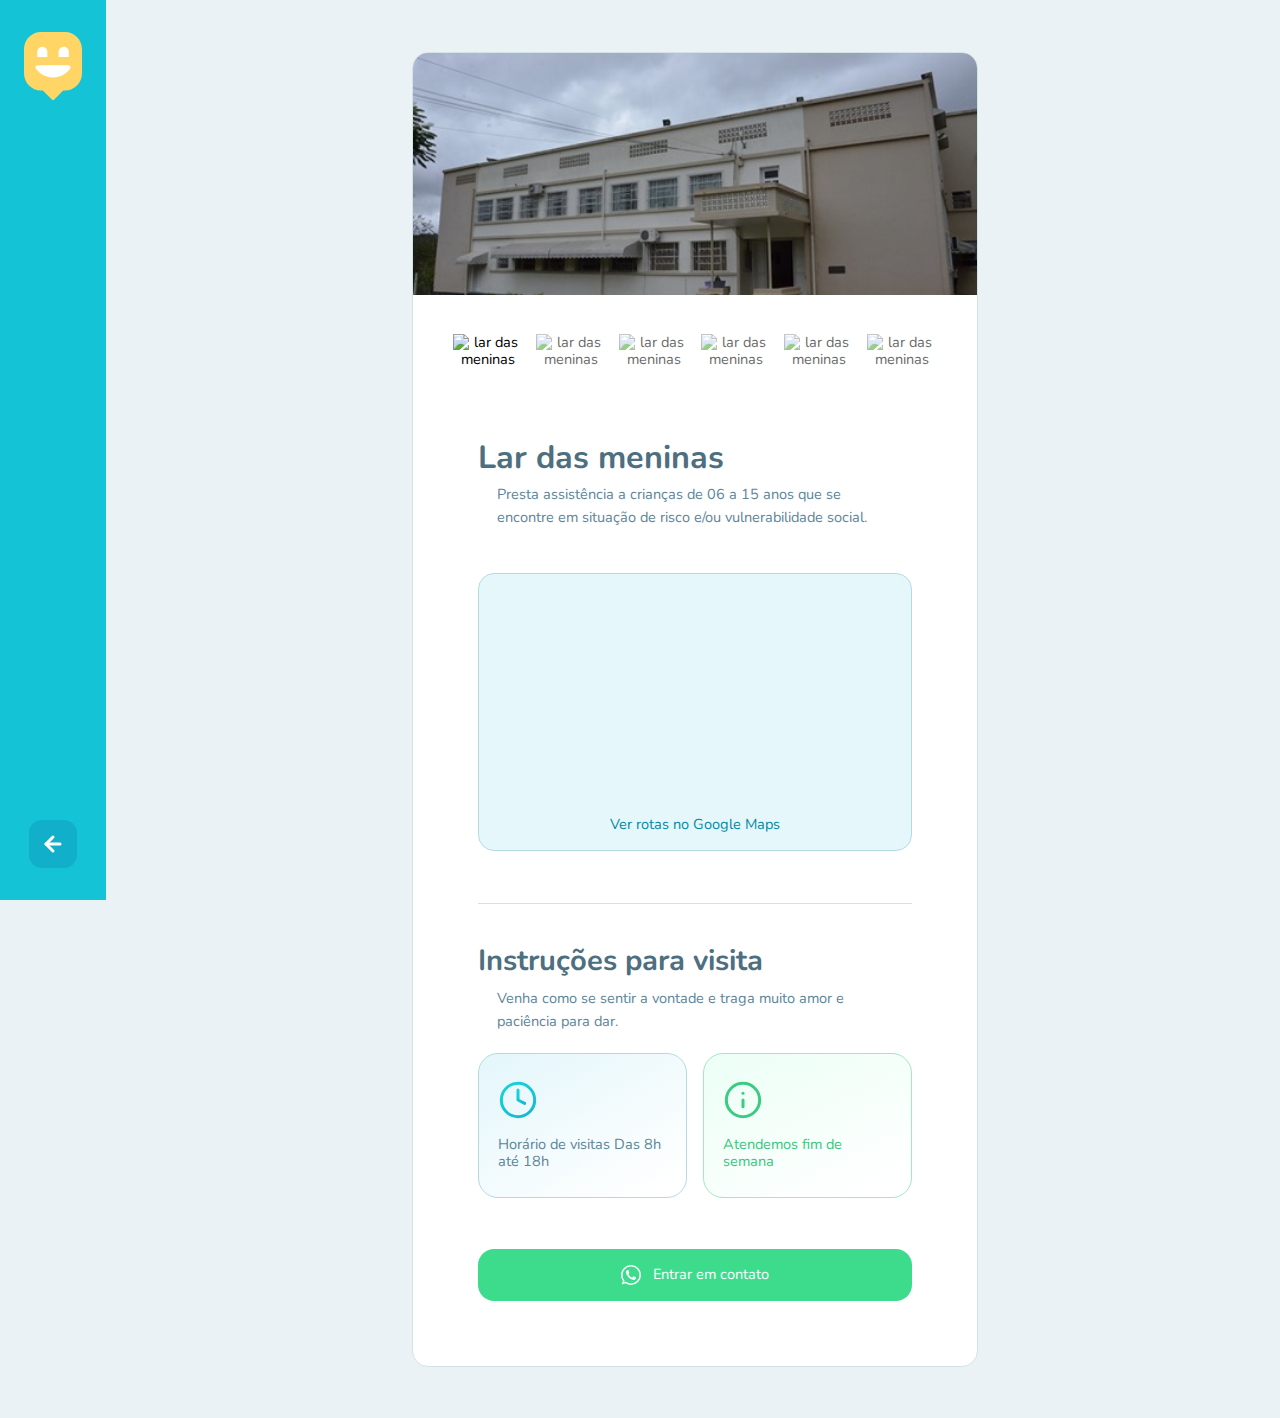
==== orphanage.html @ 932d9fba "Tela de orfanatos/detalhes finalizada" ====
<!--
-->
<!DOCTYPE html>
<html lang="pt_BR">
  <head>
    <meta charset="UTF-8" />
    <meta name="viewport" content="width=device-width, initial-scale=1.0" />
    <title>Lar das meninas | Happy</title>
    <link
      rel="stylesheet"
      href="https://unpkg.com/leaflet@1.7.1/dist/leaflet.css"
      integrity="sha512-xodZBNTC5n17Xt2atTPuE1HxjVMSvLVW9ocqUKLsCC5CXdbqCmblAshOMAS6/keqq/sMZMZ19scR4PsZChSR7A=="
      crossorigin=""
    />

    <!-- Make sure you put this AFTER Leaflet's CSS -->
    <script
      src="https://unpkg.com/leaflet@1.7.1/dist/leaflet.js"
      integrity="sha512-XQoYMqMTK8LvdxXYG3nZ448hOEQiglfqkJs1NOQV44cWnUrBc8PkAOcXy20w0vlaXaVUearIOBhiXZ5V3ynxwA=="
      crossorigin=""
    ></script>

    <link rel="icon" href="./public/images/logo-icon.png" />
    <link rel="stylesheet" href="./public/css/main.css" />
    <link
      href="https://fonts.googleapis.com/css2?family=Nunito:wght@400;600;800&display=swap"
      rel="stylesheet"
    />
    <link rel="stylesheet" href="./public/css/page-orphanage.css" />
    <link rel="stylesheet" href="./public/css/animations.css" />
  </head>
  <body>
    <div id="page-orphanage">
      <aside class="animate-right sidebar">
        <img src="./public/images/map-marker.svg" alt="Happy">

        <footer>
          <button onClick="history.back()">
            <img src="./public/images/arrow-back.svg" alt="Voltar">
          </button>
        </footer>

      </aside>

      <main class="animate-appear width-sidebar">
        <div class="orphanage-details">
          <img src="./public/images/home.jpg" alt="lar das meninas" />

          <div class="images">
            <button onClick="selectImage(event)" class="active" type="button">
              <img src="https://source.unsplash.com/random?id=1" alt="lar das meninas" />
            </button>

            <button onClick="selectImage(event)" type="button">
              <img src="https://source.unsplash.com/random?id=2" alt="lar das meninas" />
            </button>

            <button onClick="selectImage(event)" type="button">
              <img src="https://source.unsplash.com/random?id=3" alt="lar das meninas" />
            </button>

            <button onClick="selectImage(event)" type="button">
              <img src="https://source.unsplash.com/random?id=4" alt="lar das meninas" />
            </button>

            <button onClick="selectImage(event)" type="button">
              <img src="https://source.unsplash.com/random?id=5" alt="lar das meninas" />
            </button>

            <button onClick="selectImage(event)" type="button">
              <img src="https://source.unsplash.com/random?id=6" alt="lar das meninas" />
            </button>
          </div>

          <div class="orphanage-details-content">
            <h1>Lar das meninas</h1> 
            <p>
              Presta assistência a crianças de 06 a 15 anos que se encontre em
              situação de risco e/ou vulnerabilidade social.
            </p>
            <div class="map-container">
              <div id="mapid"></div>
              <footer>
                <a href="">Ver rotas no Google Maps</a>
              </footer>
            </div>

            <hr>
            <h2>Instruções para visita</h2>

            <p>Venha como se sentir a vontade e traga muito amor e paciência para dar.</p>

            <div class="open-details">
              <div class="hour">
                <img src="./public/images/clock.svg" alt="Horários">

                Horário de visitas Das 8h até 18h

              </div>
              <div class="open-on-weekends">
                <img src="./public/images/info.svg" alt="Informações">
                Atendemos fim de semana
              </div>

            </div>

            <button class="primary-button" type="button">
              <img src="./public/images/whatsapp.svg" alt="Chamar no WhatsApp">
              Entrar em contato
            </button>

          </div>
        </div>
      </main>
    </div>

    <script src="./public/scripts/page-orphanage.js"></script>
  </body>
</html>
---- public/css/main.css ----
/*

*/

* {
    margin: 0;
    padding: 0;
    box-sizing: border-box;
}

body {
    height: 100vh;
    color: white;
    background: #EBF2F5;
    
}

:root {
    font-size: 50.5%;
}

body, input, button, textarea {
    /*font-weight: 400;
    font-size: 18px;
    line-height: 1;
    font-family: 'Nunito', 'sans-serif'; */
    font: 400 1.8rem/1.2 'Nunito', sans-serif;
}
---- public/css/page-orphanage.css ----
#page-orphanage {
    display: flex;
    min-height: 100vh;
}


aside.sidebar {
    position: fixed;
    height: 100%;
    padding: 32px 24px; /*3.2rem 2.4rem; */
    background: #15C3D6;
    display: flex;
    flex-direction: column;
    justify-content: space-between;
    align-items: center;

}

aside.sidebar footer button {
    width: 48px;
    height: 48px;
    border: none;
    background: #12AFCB;
    border-radius: 1.6rem;
    cursor: pointer;
    display: flex;
    align-items: center;
    justify-content: center;
    transition: background-color 500ms;

}

aside.sidebar footer button:hover {
    background: #FFD666;
}

.width-sidebar {
    padding-left: 110px;
}

main {
    flex: 1;
}


/* DETAILS */

.orphanage-details {
    width: 70rem;
    margin: 6.4rem auto;
    background: white;

    border: 1px solid #D3E2E5;
    border-radius: 2rem;
    overflow: hidden;
}

.orphanage-details > img {
    width: 100%;
    height: 30rem;
    object-fit: cover; /*Aumentar o tamanho da imagem sem esticar*/
    
}

.images {
    display: grid;
    grid-template-columns: repeat(6, 1fr);
    column-gap: 1.6rem;
    margin: 16px 40px 0;
}

.images button {
    border: 0;
    background: none;
    height: 8.8rem;
    cursor: pointer;
    border-radius: 2rem;
    overflow: hidden;
    opacity: .6;
    transition: opacity 400ms;

}

.images button:hover, 
.images button.active {
    opacity: 1;

}

.images button img {
    width: 100%;
    height: 8.8rem;
    object-fit: cover;
}
/*orphanage-details-content*/

.orphanage-details-content {
    padding: 8rem;

}

.orphanage-details-content h2 {
    color: #4D6F80;
    font-size: 5rem;
    line-height: 1;
    margin-bottom: 0.8rem;
}

.orphanage-details-content p {
    line-height: 1.6;
    color: #5C8599;
    margin: 2.4rem;

}
/*MAP */
.map-container {
    margin-top: 5.4rem;
    background: #e6f7fb;
    border: 1px solid #b3dae2;
    border-radius: 2rem;

}

#mapid {
    width: 100%;
    height: 28rem;
}

.map-container footer {
    padding: 2rem 0;
    text-align: center;
}

.map-container footer a {
    color: #0089a5;
    text-decoration: none;

}


.map-container .leaflet-container {
    border-bottom: 1px solid #dde3f0;
    border-radius: 2rem;
}

.orphanage-details-content hr {
    width: 100%;
    height: 1px;
    border: 0;
    background: #d3e2e6;
    margin: 6.4rem 0;
}

.orphanage-details-content h1 {
    font-size: 4.0rem;
    line-height: 1.5rem;
    color: #4d6f80;

}

.orphanage-details-content h2 {
    font-size: 3.6rem;
    line-height: 1.5rem;
    color: #4d6f80;
}

.open-details {
    margin-top: 2.4rem;
    display: grid;
    grid-template-columns: 1fr 1fr;
    column-gap: 2rem;
}

.open-details div {
    padding: 3.2rem 2.4rem;

}

.open-details img {
    display: block;
    margin-bottom: 2rem;

}

.open-details .hour {

    background: linear-gradient(149.97deg, #E6F7FB 8.13%, #FFFFFF 92.67%);
    border: 1px solid #B3DAE2;
    border-radius: 20px;
    color: #5C8599;

}

.open-details .open-on-weekends {
    background: linear-gradient(154.16deg, #EDFFF6 7.85%, #FFFFFF 91.03%);
    /* Green Low */
    border: 1px solid #A1E9C5;
    border-radius: 20px;
    color: #37C77F;

}

.primary-button {
    margin-top: 6.4rem;
    width: 100%;
    height: 6.4rem;
    border: none;
    cursor: pointer;
    background: #3cdc8c;
    border-radius: 2rem;
    color: white;
    display: flex;
    align-items: center;
    justify-content: center;
    transition: background-color 400ms;
}

.primary-button:hover {
    background: #36cf82;
}

.primary-button img {
    margin-right: 1.6rem;
}
---- public/css/animations.css ----
/*Animações*/

@keyframes up {
    from  {
        opacity:  0;
        transform: translateY(16px);
    }
     to {
        opacity: 1;
        transform: translateY(0);
     }
}

@keyframes right {
    from {
        transform: translateX(-100%);
    }

    to {
        transform: translateX(0);

    }
}

@keyframes appear {
    from  {
        opacity: 0;

    } 
    to  {
        opacity: 1;

    }

}



.animate-up {
    animation-name: up;
    animation-duration: 300ms;
    animation-fill-mode: backwards;

}

.animate-right {
    animation-name: right;
    animation-duration: 300ms;

}

.animate-appear {
    animation-name: appear;
    animation-duration: 300ms;
    animation-fill-mode: backwards;

}
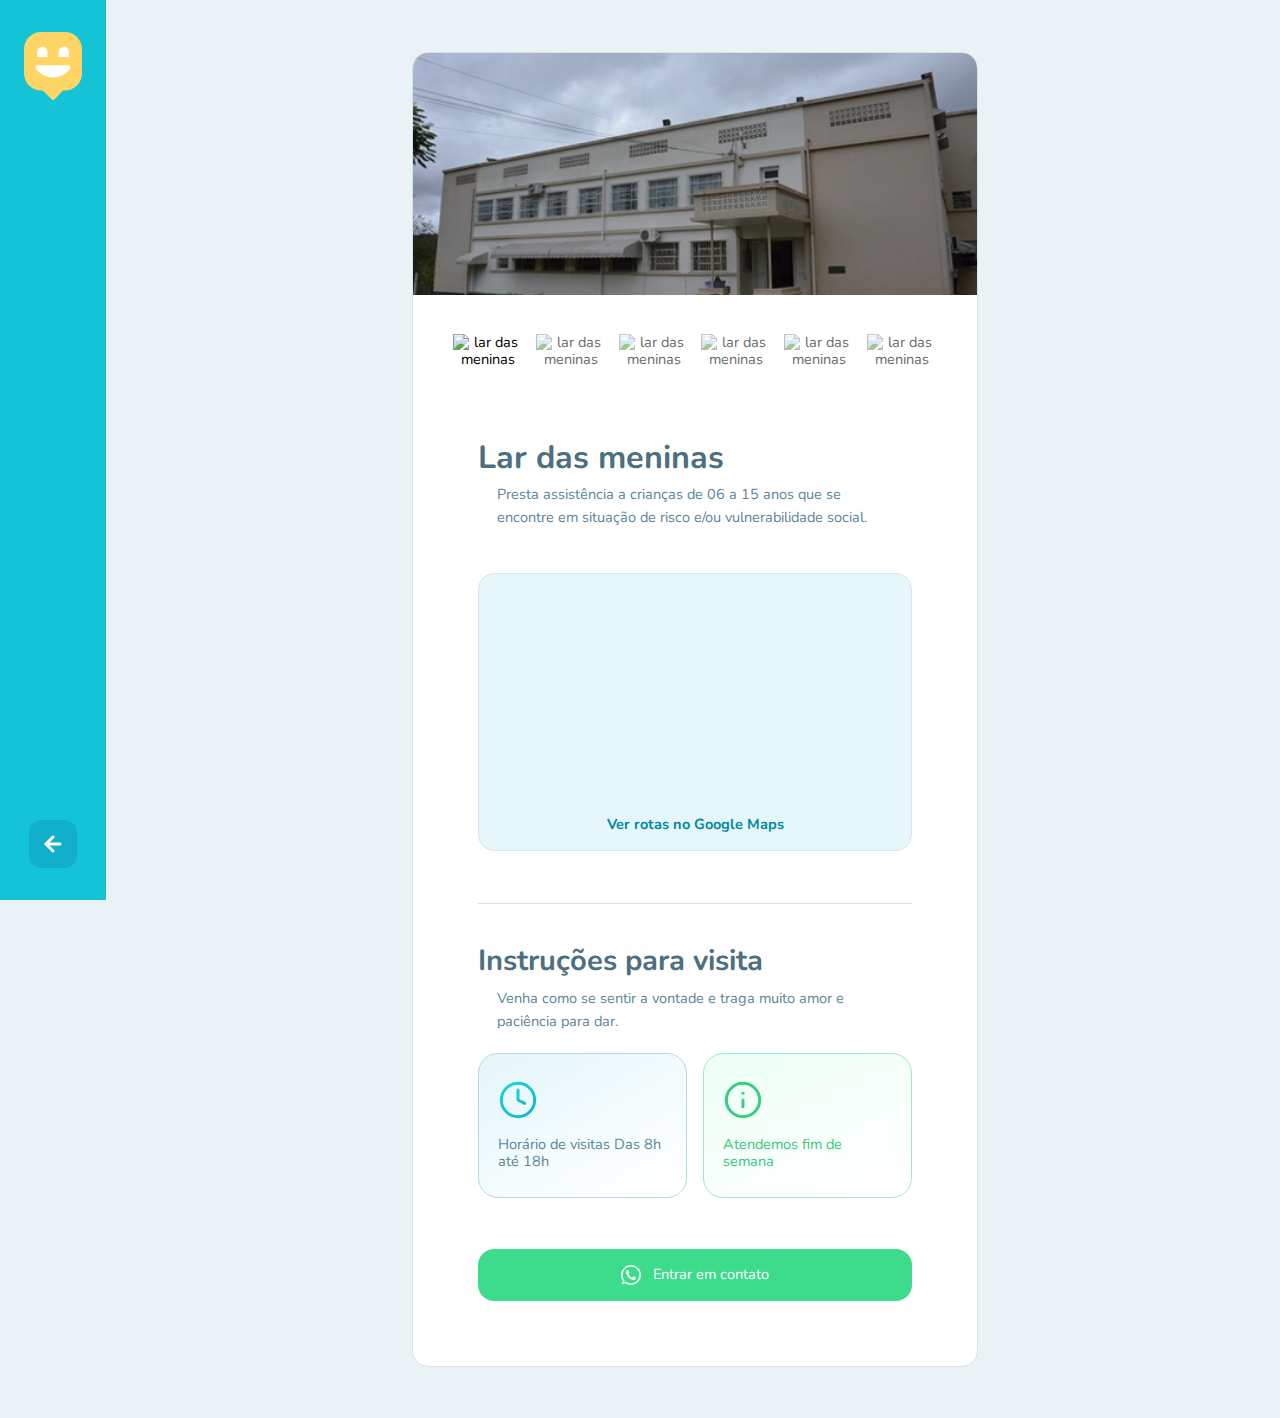
==== commit ab7363d6: "Front-end finalizado" ====
--- a/orphanage.html
+++ b/orphanage.html
@@ -28,6 +28,9 @@
     />
     <link rel="stylesheet" href="./public/css/page-orphanage.css" />
     <link rel="stylesheet" href="./public/css/animations.css" />
+    <link rel="stylesheet" href="./public/css/sidebar.css" />
+    <link rel="stylesheet" href="./public/css/map.css" />
+    <link rel="stylesheet" href="./public/css/buttons.css" />
   </head>
   <body>
     <div id="page-orphanage">
--- a/public/css/page-orphanage.css
+++ b/public/css/page-orphanage.css
@@ -3,40 +3,6 @@
     min-height: 100vh;
 }
 
-
-aside.sidebar {
-    position: fixed;
-    height: 100%;
-    padding: 32px 24px; /*3.2rem 2.4rem; */
-    background: #15C3D6;
-    display: flex;
-    flex-direction: column;
-    justify-content: space-between;
-    align-items: center;
-
-}
-
-aside.sidebar footer button {
-    width: 48px;
-    height: 48px;
-    border: none;
-    background: #12AFCB;
-    border-radius: 1.6rem;
-    cursor: pointer;
-    display: flex;
-    align-items: center;
-    justify-content: center;
-    transition: background-color 500ms;
-
-}
-
-aside.sidebar footer button:hover {
-    background: #FFD666;
-}
-
-.width-sidebar {
-    padding-left: 110px;
-}
 
 main {
     flex: 1;
@@ -112,36 +78,6 @@
     margin: 2.4rem;
 
 }
-/*MAP */
-.map-container {
-    margin-top: 5.4rem;
-    background: #e6f7fb;
-    border: 1px solid #b3dae2;
-    border-radius: 2rem;
-
-}
-
-#mapid {
-    width: 100%;
-    height: 28rem;
-}
-
-.map-container footer {
-    padding: 2rem 0;
-    text-align: center;
-}
-
-.map-container footer a {
-    color: #0089a5;
-    text-decoration: none;
-
-}
-
-
-.map-container .leaflet-container {
-    border-bottom: 1px solid #dde3f0;
-    border-radius: 2rem;
-}
 
 .orphanage-details-content hr {
     width: 100%;
@@ -199,26 +135,3 @@
     color: #37C77F;
 
 }
-
-.primary-button {
-    margin-top: 6.4rem;
-    width: 100%;
-    height: 6.4rem;
-    border: none;
-    cursor: pointer;
-    background: #3cdc8c;
-    border-radius: 2rem;
-    color: white;
-    display: flex;
-    align-items: center;
-    justify-content: center;
-    transition: background-color 400ms;
-}
-
-.primary-button:hover {
-    background: #36cf82;
-}
-
-.primary-button img {
-    margin-right: 1.6rem;
-}
--- a/public/css/sidebar.css
+++ b/public/css/sidebar.css
@@ -0,0 +1,34 @@
+
+aside.sidebar {
+    position: fixed;
+    height: 100%;
+    padding: 32px 24px; /*3.2rem 2.4rem; */
+    background: #15C3D6;
+    display: flex;
+    flex-direction: column;
+    justify-content: space-between;
+    align-items: center;
+
+}
+
+aside.sidebar footer button {
+    width: 48px;
+    height: 48px;
+    border: none;
+    background: #12AFCB;
+    border-radius: 1.6rem;
+    cursor: pointer;
+    display: flex;
+    align-items: center;
+    justify-content: center;
+    transition: background-color 500ms;
+
+}
+
+aside.sidebar footer button:hover {
+    background: #FFD666;
+}
+
+.width-sidebar {
+    padding-left: 110px;
+}--- a/public/css/map.css
+++ b/public/css/map.css
@@ -0,0 +1,31 @@
+/*MAP */
+.map-container {
+    margin-top: 5.4rem;
+    background: #e6f7fb;
+    border: 1px solid #DDE3F0;
+    border-radius: 2rem;
+
+}
+
+#mapid {
+    width: 100%;
+    height: 28rem;
+}
+
+.map-container footer {
+    padding: 2rem 0;
+    text-align: center;
+}
+
+.map-container footer a {
+    color: #0089a5;
+    text-decoration: none;
+    font-weight: 700;
+
+}
+
+
+.map-container .leaflet-container {
+    border-bottom: 1px solid #dde3f0;
+    border-radius: 2rem;
+}
--- a/public/css/buttons.css
+++ b/public/css/buttons.css
@@ -0,0 +1,55 @@
+
+.primary-button {
+    margin-top: 6.4rem;
+    width: 100%;
+    height: 6.4rem;
+    border: none;
+    cursor: pointer;
+    background: #3cdc8c;
+    border-radius: 2rem;
+    color: white;
+    display: flex;
+    align-items: center;
+    justify-content: center;
+    transition: background-color 400ms;
+}
+
+.primary-button:hover {
+    background: #36cf82;
+}
+
+.primary-button img {
+    margin-right: 1.6rem;
+}
+
+.button-select {
+    display: grid;
+    grid-template-columns: 1fr 1fr;
+   
+
+}
+
+.button-select button.active {
+    background: #edfff6;
+    border: 1px solid #a1e9c5;
+    color: #37c77f;
+}
+
+.button-select button {
+    height: 6.4rem;
+    background: #f5f8fa;
+    border: 1px solid #d3e2e5;
+    color: #5c8599;
+    cursor: pointer;
+    margin-top: 1rem;
+}
+
+.button-select button:first-child {
+    border-radius: 2rem 0 0 2rem;
+
+}
+
+.button-select button:last-child {
+    border-radius: 0 2rem 2rem 0;
+    
+}